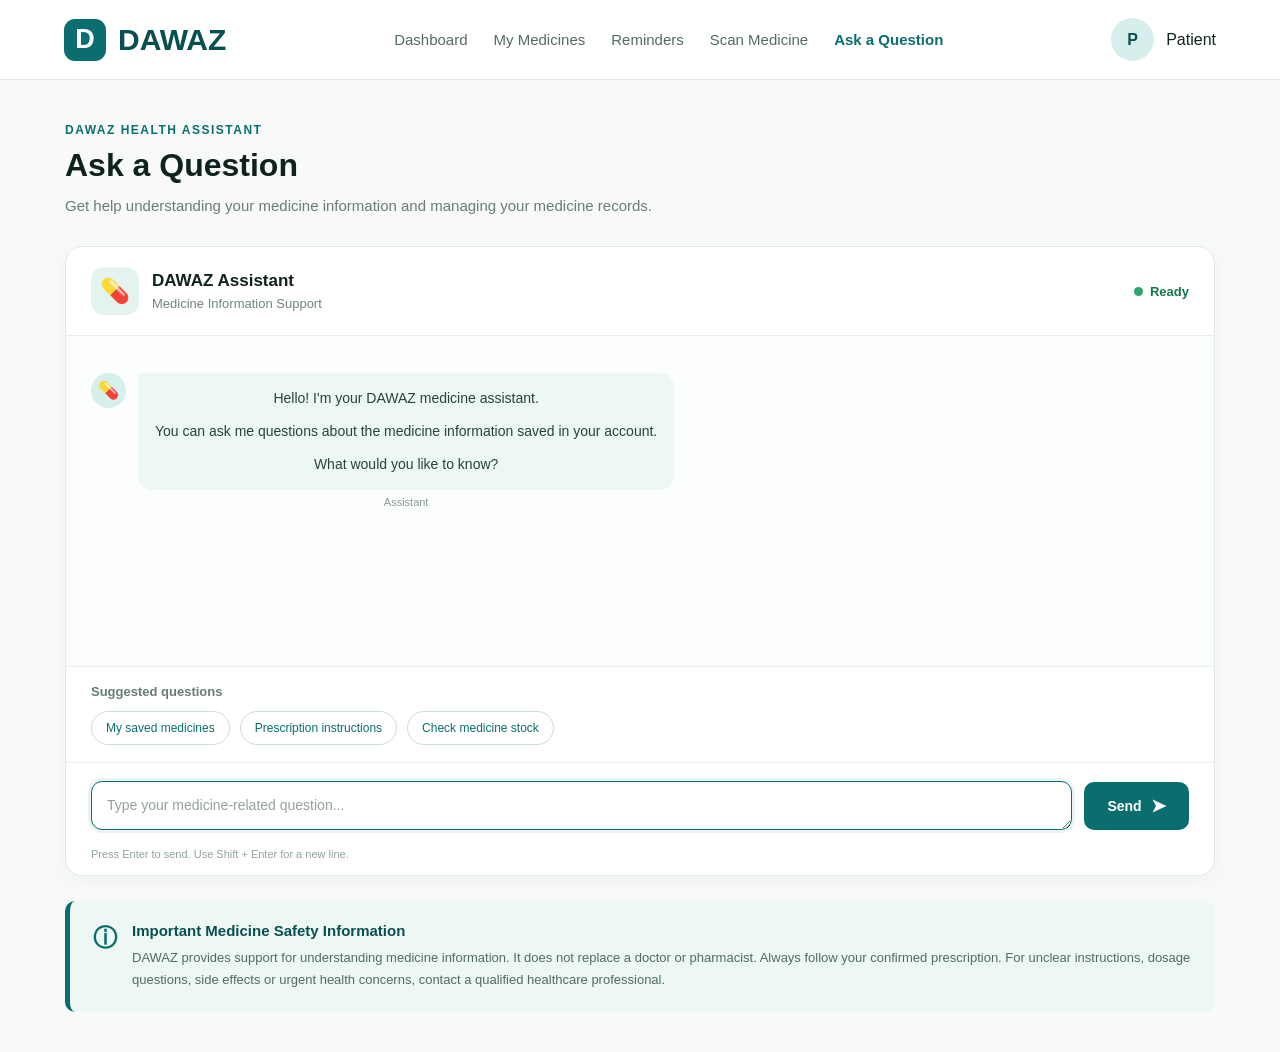
==== frontend/pages/ask.html @ aadc4573 "changes in auth and added caregiver dashboard and connect with paitient one  make auth acces to care" ====
<!DOCTYPE html>
<html lang="en">

<head>
    <meta charset="UTF-8">
    <meta name="viewport" content="width=device-width, initial-scale=1.0">

    <title>Ask a Question | DAWAZ</title>

    <link rel="stylesheet" href="../css/styles.css">
    <link rel="stylesheet" href="../css/ask.css">
</head>

<body>

    <!-- NAVIGATION BAR -->
    <nav class="navbar">

        <a href="dashboard.html" class="logo">
            <span class="logo-icon">D</span>
            DAWAZ
        </a>

        <div class="nav-links">

            <a href="dashboard.html">Dashboard</a>

            <a href="medicines.html">My Medicines</a>

            <a href="reminders.html">Reminders</a>

            <a href="medicine-scanner.html">Scan Medicine</a>

            <a href="ask.html" class="active">Ask a Question</a>

        </div>

        <div class="user-profile">
            <span class="profile-icon">P</span>
            <span>Patient</span>
        </div>

    </nav>


    <!-- MAIN ASK PAGE -->
    <main class="ask-container">

        <!-- PAGE HEADING -->
        <section class="ask-heading">

            <div>
                <span class="ask-label">DAWAZ HEALTH ASSISTANT</span>

                <h1>Ask a Question</h1>

                <p>
                    Get help understanding your medicine information
                    and managing your medicine records.
                </p>
            </div>

        </section>


        <!-- CHAT AREA -->
        <section class="chat-section">

            <!-- CHAT HEADER -->
            <div class="chat-header">

                <div class="assistant-profile">

                    <div class="assistant-avatar">
                        💊
                    </div>

                    <div>
                        <h2>DAWAZ Assistant</h2>
                        <p>Medicine Information Support</p>
                    </div>

                </div>

                <span class="assistant-status">
                    <span class="status-dot"></span>
                    Ready
                </span>

            </div>


            <!-- CHAT MESSAGES -->
            <div
                class="chat-messages"
                id="chatMessages"
                aria-live="polite"
                aria-label="Conversation"
            >

                <!-- WELCOME MESSAGE -->
                <div class="message assistant-message">

                    <div class="message-avatar">
                        💊
                    </div>

                    <div class="message-content">

                        <div class="message-bubble">

                            <p>
                                Hello! I'm your DAWAZ medicine assistant.
                            </p>

                            <p>
                                You can ask me questions about the
                                medicine information saved in your account.
                            </p>

                            <p>
                                What would you like to know?
                            </p>

                        </div>

                        <span class="message-time">Assistant</span>

                    </div>

                </div>

            </div>


            <!-- SUGGESTED QUESTIONS -->
            <div class="suggested-questions" id="suggestedQuestions">

                <p>Suggested questions</p>

                <div class="suggestion-buttons">

                    <button
                        type="button"
                        class="suggestion-btn"
                        data-question="Show me my saved medicines."
                    >
                        My saved medicines
                    </button>

                    <button
                        type="button"
                        class="suggestion-btn"
                        data-question="Where can I find my prescription instructions?"
                    >
                        Prescription instructions
                    </button>

                    <button
                        type="button"
                        class="suggestion-btn"
                        data-question="How can I check my medicine stock?"
                    >
                        Check medicine stock
                    </button>

                </div>

            </div>


            <!-- MESSAGE INPUT -->
            <form class="chat-input-area" id="chatForm">

                <textarea
                    id="chatInput"
                    placeholder="Type your medicine-related question..."
                    rows="1"
                    maxlength="1000"
                    aria-label="Type your question"
                    required
                ></textarea>

                <button
                    type="submit"
                    id="sendMessageBtn"
                    class="send-message-btn"
                    aria-label="Send message"
                >
                    <span>Send</span>
                    <span class="send-icon">➤</span>
                </button>

            </form>

            <p class="input-hint">
                Press Enter to send. Use Shift + Enter for a new line.
            </p>

        </section>


        <!-- SAFETY INFORMATION -->
        <section class="ask-safety-note">

            <div class="safety-icon">ⓘ</div>

            <div>
                <h3>Important Medicine Safety Information</h3>

                <p>
                    DAWAZ provides support for understanding medicine
                    information. It does not replace a doctor or pharmacist.
                    Always follow your confirmed prescription. For unclear
                    instructions, dosage questions, side effects or urgent
                    health concerns, contact a qualified healthcare professional.
                </p>
            </div>

        </section>

    </main>


    <script src="../js/ask.js"></script>

</body>
</html>
---- frontend/css/styles.css ----
/* ==============================
   GLOBAL STYLING
================================= */

* {
    margin: 0;
    padding: 0;
    box-sizing: border-box;
}

body {
    font-family: Arial, sans-serif;
    background-color: #f7faf9;
    color: #10221f;
}


/* ==============================
   LOGIN CONTAINER
================================= */

.login-container {
    min-height: 100vh;
    display: flex;
    justify-content: center;
    align-items: center;
    padding: 20px;
}

.login-card {
    width: 100%;
    max-width: 520px;
    background-color: #ffffff;
    padding: 45px 40px;
    border-radius: 16px;
    box-shadow: 0 8px 30px rgba(0, 0, 0, 0.07);
}


/* ==============================
   BRAND SECTION
================================= */

.brand {
    display: flex;
    align-items: center;
    justify-content: center;
    gap: 14px;
}

.brand-logo {
    width: 56px;
    height: 56px;
    background-color: #0b6e6e;
    color: #ffffff;
    display: flex;
    justify-content: center;
    align-items: center;
    border-radius: 14px;
    font-size: 28px;
    font-weight: bold;
}

.brand h2 {
    color: #084f4f;
    font-size: 34px;
}

.tagline {
    text-align: center;
    color: #667570;
    font-size: 16px;
    margin-top: 10px;
    letter-spacing: 1px;
}


/* ==============================
   WELCOME SECTION
================================= */

.welcome-section {
    text-align: center;
    margin: 38px 0;
}

.welcome-section h1 {
    font-size: 34px;
    margin-bottom: 12px;
    color: #10221f;
}

.welcome-section p {
    font-size: 18px;
    color: #667570;
    line-height: 1.6;
}


/* ==============================
   FORM STYLING
================================= */

.form-group {
    margin-bottom: 24px;
}

.form-group label {
    display: block;
    font-size: 18px;
    font-weight: bold;
    margin-bottom: 10px;
    color: #10221f;
}

.form-group input,
.form-group select {
    width: 100%;
    padding: 17px;
    border: 1px solid #dce7e4;
    border-radius: 10px;
    font-size: 17px;
    outline: none;
    background-color: #ffffff;
    color: #10221f;
}

.form-group input:focus,
.form-group select:focus {
    border-color: #0b6e6e;
    box-shadow: 0 0 0 3px rgba(11, 110, 110, 0.1);
}


/* ==============================
   LOGIN BUTTON
================================= */

.login-button {
    width: 100%;
    padding: 17px;
    background-color: #0b6e6e;
    color: #ffffff;
    border: none;
    border-radius: 10px;
    font-size: 18px;
    font-weight: bold;
    cursor: pointer;
    transition: 0.2s;
}

.login-button:hover {
    background-color: #084f4f;
}


/* ==============================
   FEEDBACK MESSAGE
================================= */

.message {
    text-align: center;
    font-size: 14px;
    margin-top: 12px;
    color: #0b6e6e;
}


/* ==============================
   FORGOT PASSWORD
================================= */

.forgot-password {
    text-align: center;
    margin-top: 22px;
}

.forgot-password a {
    color: #0b6e6e;
    font-size: 15px;
    text-decoration: none;
}

.forgot-password a:hover {
    text-decoration: underline;
}


/* ==============================
   SIGNUP SECTION
================================= */

.signup-section {
    text-align: center;
    margin-top: 30px;
    font-size: 16px;
    color: #667570;
}

.signup-section a {
    color: #0b6e6e;
    text-decoration: none;
    font-weight: bold;
}

.signup-section a:hover {
    text-decoration: underline;
}


/* ==============================
   RESPONSIVE DESIGN
================================= */

@media (max-width: 480px) {

    .login-card {
        padding: 30px 22px;
    }

    .welcome-section h1 {
        font-size: 27px;
    }

    .welcome-section p {
        font-size: 15px;
    }

    .form-group label {
        font-size: 15px;
    }

    .form-group input,
    .form-group select {
        font-size: 15px;
        padding: 14px;
    }

}
---- frontend/css/ask.css ----
/* ==============================
   DAWAZ ASK A QUESTION PAGE
============================== */

* {
    box-sizing: border-box;
}

body {
    margin: 0;
    background: #F7FAF9;
    color: #10221F;
    font-family: Arial, sans-serif;
}

/* ==============================
   NAVIGATION BAR
============================== */

.navbar {
    position: relative;
    display: flex;
    align-items: center;
    justify-content: space-between;
    padding: 18px 5%;
    background: #FFFFFF;
    border-bottom: 1px solid #E3ECE9;
}

.logo {
    display: flex;
    align-items: center;
    gap: 12px;
    color: #084F4F;
    font-size: 30px;
    font-weight: 700;
    text-decoration: none;
}

.logo-icon {
    display: flex;
    align-items: center;
    justify-content: center;
    width: 42px;
    height: 42px;
    background: #0B6E6E;
    color: #FFFFFF;
    border-radius: 11px;
    font-size: 27px;
}

.nav-links {
    display: flex;
    align-items: center;
    gap: 26px;
}

.nav-links a {
    color: #526B67;
    font-size: 15px;
    font-weight: 500;
    text-decoration: none;
    transition: color 0.2s ease;
}

.nav-links a:hover,
.nav-links a.active {
    color: #0B6E6E;
    font-weight: 700;
}

.user-profile {
    display: flex;
    align-items: center;
    gap: 12px;
    color: #10221F;
}

.profile-icon {
    display: flex;
    align-items: center;
    justify-content: center;
    width: 43px;
    height: 43px;
    background: #D7EFEC;
    color: #084F4F;
    border-radius: 50%;
    font-weight: 700;
}

/* ==============================
   MAIN CONTAINER
============================== */

.ask-container {
    width: 92%;
    max-width: 1150px;
    margin: 40px auto;
}

/* ==============================
   PAGE HEADING
============================== */

.ask-heading {
    display: flex;
    justify-content: space-between;
    align-items: center;
    margin-bottom: 28px;
}

.ask-label {
    display: inline-block;
    margin-bottom: 10px;
    color: #0B6E6E;
    font-size: 12px;
    font-weight: 700;
    letter-spacing: 1.5px;
}

.ask-heading h1 {
    margin: 0 0 10px;
    color: #10221F;
    font-size: 32px;
}

.ask-heading p {
    margin: 0;
    color: #667D78;
    font-size: 15px;
    line-height: 1.6;
}

/* ==============================
   CHAT SECTION
============================== */

.chat-section {
    display: flex;
    flex-direction: column;
    min-height: 620px;
    background: #FFFFFF;
    border: 1px solid #DFEAE6;
    border-radius: 17px;
    overflow: hidden;
    box-shadow: 0 5px 20px rgba(16, 34, 31, 0.04);
}

/* CHAT HEADER */

.chat-header {
    display: flex;
    align-items: center;
    justify-content: space-between;
    padding: 20px 25px;
    border-bottom: 1px solid #E8EFEC;
}

.assistant-profile {
    display: flex;
    align-items: center;
    gap: 13px;
}

.assistant-avatar {
    display: flex;
    align-items: center;
    justify-content: center;
    width: 48px;
    height: 48px;
    background: #E3F4F0;
    border-radius: 13px;
    font-size: 24px;
}

.assistant-profile h2 {
    margin: 0 0 5px;
    color: #10221F;
    font-size: 17px;
}

.assistant-profile p {
    margin: 0;
    color: #71847F;
    font-size: 13px;
}

.assistant-status {
    display: flex;
    align-items: center;
    gap: 7px;
    color: #16764E;
    font-size: 13px;
    font-weight: 600;
}

.status-dot {
    width: 9px;
    height: 9px;
    background: #2FA66D;
    border-radius: 50%;
}

/* ==============================
   CHAT MESSAGES
============================== */

.chat-messages {
    display: flex;
    flex-direction: column;
    flex: 1;
    gap: 22px;
    min-height: 330px;
    max-height: 470px;
    overflow-y: auto;
    padding: 25px;
    background: #FCFEFD;
}

.message {
    display: flex;
    align-items: flex-start;
    gap: 12px;
    max-width: 85%;
}

.assistant-message {
    align-self: flex-start;
}

.user-message {
    align-self: flex-end;
    flex-direction: row-reverse;
}

.message-avatar {
    display: flex;
    align-items: center;
    justify-content: center;
    flex-shrink: 0;
    width: 35px;
    height: 35px;
    background: #D7EFEC;
    border-radius: 50%;
    font-size: 17px;
}

.user-message .message-avatar {
    background: #E7F0EE;
}

.message-content {
    display: flex;
    flex-direction: column;
    gap: 6px;
    min-width: 0;
}

.message-bubble {
    padding: 14px 17px;
    border-radius: 4px 14px 14px 14px;
    background: #EDF7F4;
    color: #29423D;
    font-size: 14px;
    line-height: 1.65;
    overflow-wrap: anywhere;
}

.message-bubble p {
    margin: 0 0 10px;
}

.message-bubble p:last-child {
    margin-bottom: 0;
}

.user-message .message-bubble {
    background: #0B6E6E;
    color: #FFFFFF;
    border-radius: 14px 4px 14px 14px;
}

.message-time {
    color: #8A9B96;
    font-size: 11px;
}

/* TYPING INDICATOR */

.typing-indicator {
    display: flex;
    align-items: center;
    gap: 5px;
    padding: 13px 16px;
    background: #EDF7F4;
    border-radius: 12px;
    width: fit-content;
}

.typing-indicator span {
    width: 7px;
    height: 7px;
    background: #0B6E6E;
    border-radius: 50%;
    animation: typing 1s infinite ease-in-out;
}

.typing-indicator span:nth-child(2) {
    animation-delay: 0.15s;
}

.typing-indicator span:nth-child(3) {
    animation-delay: 0.3s;
}

@keyframes typing {
    0%, 60%, 100% {
        transform: translateY(0);
        opacity: 0.5;
    }

    30% {
        transform: translateY(-5px);
        opacity: 1;
    }
}

/* ==============================
   SUGGESTED QUESTIONS
============================== */

.suggested-questions {
    padding: 17px 25px;
    border-top: 1px solid #E8EFEC;
}

.suggested-questions > p {
    margin: 0 0 12px;
    color: #667D78;
    font-size: 13px;
    font-weight: 600;
}

.suggestion-buttons {
    display: flex;
    flex-wrap: wrap;
    gap: 10px;
}

.suggestion-btn {
    padding: 9px 14px;
    background: #FFFFFF;
    color: #0B6E6E;
    border: 1px solid #C8DFD9;
    border-radius: 20px;
    font-size: 12px;
    cursor: pointer;
    transition: all 0.2s ease;
}

.suggestion-btn:hover {
    background: #D7EFEC;
    border-color: #0B6E6E;
}

/* ==============================
   CHAT INPUT
============================== */

.chat-input-area {
    display: flex;
    align-items: flex-end;
    gap: 12px;
    padding: 18px 25px;
    border-top: 1px solid #E8EFEC;
    background: #FFFFFF;
}

.chat-input-area textarea {
    flex: 1;
    min-height: 48px;
    max-height: 130px;
    padding: 13px 15px;
    resize: vertical;

    border: 1px solid #D7E4E0;
    border-radius: 11px;
    outline: none;

    font-family: inherit;
    font-size: 14px;
    line-height: 1.5;
    color: #10221F;
}

.chat-input-area textarea:focus {
    border-color: #0B6E6E;
    box-shadow: 0 0 0 3px rgba(11, 110, 110, 0.08);
}

.chat-input-area textarea::placeholder {
    color: #91A39E;
}

/* SEND BUTTON */

.send-message-btn {
    display: flex;
    align-items: center;
    justify-content: center;
    gap: 9px;

    min-width: 105px;
    height: 48px;
    padding: 0 17px;

    border: none;
    border-radius: 10px;

    background: #0B6E6E;
    color: #FFFFFF;

    font-size: 14px;
    font-weight: 600;
    cursor: pointer;

    transition: background 0.2s ease;
}

.send-message-btn:hover {
    background: #084F4F;
}

.send-message-btn:disabled {
    opacity: 0.6;
    cursor: not-allowed;
}

.send-icon {
    font-size: 18px;
}

/* INPUT HINT */

.input-hint {
    margin: 0;
    padding: 0 25px 15px;
    background: #FFFFFF;
    color: #91A39E;
    font-size: 11px;
}

/* ==============================
   SAFETY NOTE
============================== */

.ask-safety-note {
    display: flex;
    align-items: flex-start;
    gap: 15px;
    margin-top: 25px;
    padding: 21px 23px;

    background: #EDF7F4;
    border-left: 5px solid #0B6E6E;
    border-radius: 10px;
}

.safety-icon {
    color: #0B6E6E;
    font-size: 24px;
    font-weight: 700;
}

.ask-safety-note h3 {
    margin: 0 0 8px;
    color: #084F4F;
    font-size: 15px;
}

.ask-safety-note p {
    margin: 0;
    color: #526B67;
    font-size: 13px;
    line-height: 1.7;
}

/* ==============================
   RESPONSIVE DESIGN
============================== */

@media (max-width: 1050px) {

    .navbar {
        flex-wrap: wrap;
        gap: 18px;
    }

    .nav-links {
        order: 3;
        width: 100%;
        justify-content: center;
        flex-wrap: wrap;
        gap: 20px;
    }

}

@media (max-width: 700px) {

    .ask-container {
        width: 94%;
        margin: 25px auto;
    }

    .ask-heading h1 {
        font-size: 26px;
    }

    .chat-section {
        min-height: 600px;
    }

    .chat-header {
        padding: 16px;
    }

    .chat-messages {
        padding: 18px 13px;
    }

    .message {
        max-width: 95%;
    }

    .suggested-questions {
        padding: 15px;
    }

    .chat-input-area {
        padding: 14px;
        gap: 8px;
    }

    .send-message-btn {
        min-width: 48px;
        padding: 0 12px;
    }

    .input-hint {
        padding: 0 14px 14px;
    }

    .ask-safety-note {
        padding: 17px;
    }

}

@media (max-width: 450px) {

    .logo {
        font-size: 24px;
    }

    .nav-links {
        gap: 12px;
    }

    .nav-links a {
        font-size: 12px;
    }

    .user-profile {
        font-size: 13px;
    }

    .assistant-profile h2 {
        font-size: 15px;
    }

    .assistant-profile p {
        font-size: 11px;
    }

    .assistant-status {
        font-size: 11px;
    }

    .suggestion-buttons {
        flex-direction: column;
        align-items: stretch;
    }

    .suggestion-btn {
        width: 100%;
        text-align: left;
    }

    .send-message-btn span:first-child {
        display: none;
    }

}
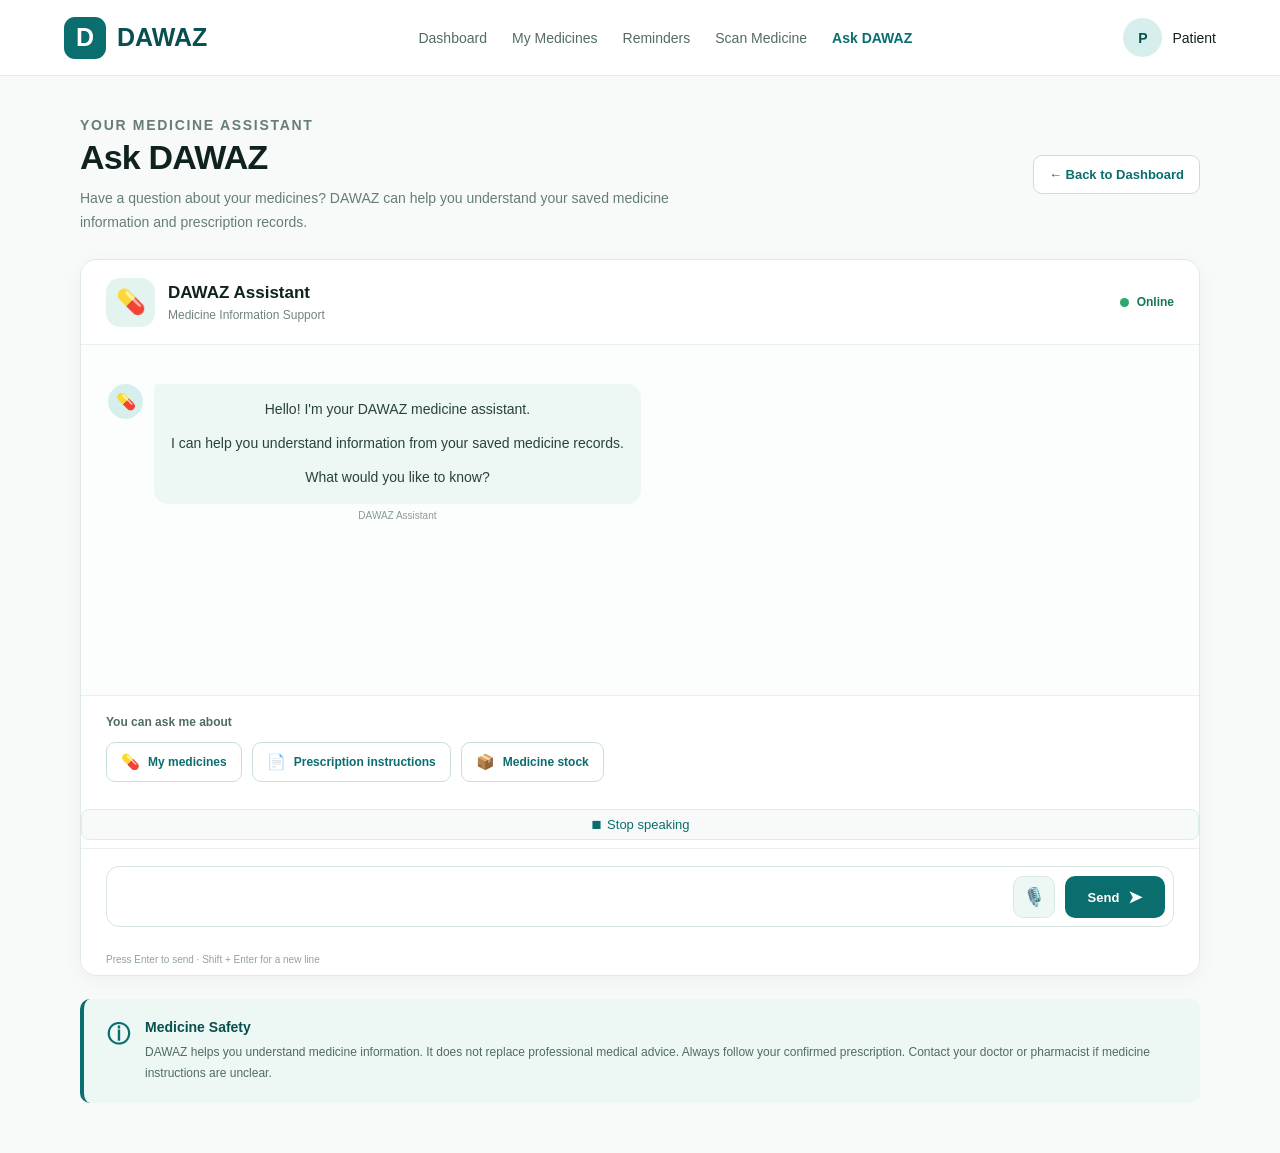
==== commit ab990193: "aaj voice to ask,js and made the navigation bar of scan formated added audio recording to sk DAWAZ" ====
--- a/frontend/pages/ask.html
+++ b/frontend/pages/ask.html
@@ -6,7 +6,7 @@
     <meta charset="UTF-8">
     <meta name="viewport" content="width=device-width, initial-scale=1.0">
 
-    <title>Ask a Question | DAWAZ</title>
+    <title>Ask DAWAZ | Medicine Assistant</title>
 
     <link rel="stylesheet" href="../css/styles.css">
     <link rel="stylesheet" href="../css/ask.css">
@@ -14,57 +14,56 @@
 
 <body>
 
-    <!-- NAVIGATION BAR -->
-    <nav class="navbar">
-
-        <a href="dashboard.html" class="logo">
-            <span class="logo-icon">D</span>
-            DAWAZ
-        </a>
-
-        <div class="nav-links">
-
+    <!-- NAVIGATION -->
+    <header class="navbar">
+
+        <div class="brand">
+            <div class="brand-logo">D</div>
+            <h2>DAWAZ</h2>
+        </div>
+
+        <nav class="nav-links">
             <a href="dashboard.html">Dashboard</a>
-
             <a href="medicines.html">My Medicines</a>
-
             <a href="reminders.html">Reminders</a>
-
             <a href="medicine-scanner.html">Scan Medicine</a>
-
-            <a href="ask.html" class="active">Ask a Question</a>
-
-        </div>
-
-        <div class="user-profile">
+            <a href="ask.html" class="active">Ask DAWAZ</a>
+        </nav>
+
+        <div class="profile">
             <span class="profile-icon">P</span>
             <span>Patient</span>
         </div>
 
-    </nav>
-
-
-    <!-- MAIN ASK PAGE -->
+    </header>
+
+
+    <!-- MAIN PAGE -->
     <main class="ask-container">
 
         <!-- PAGE HEADING -->
         <section class="ask-heading">
 
             <div>
-                <span class="ask-label">DAWAZ HEALTH ASSISTANT</span>
-
-                <h1>Ask a Question</h1>
+                <p class="ask-label">YOUR MEDICINE ASSISTANT</p>
+
+                <h1>Ask DAWAZ</h1>
 
                 <p>
-                    Get help understanding your medicine information
-                    and managing your medicine records.
-                </p>
-            </div>
+                    Have a question about your medicines?
+                    DAWAZ can help you understand your saved medicine
+                    information and prescription records.
+                </p>
+            </div>
+
+            <a href="dashboard.html" class="back-dashboard">
+                ← Back to Dashboard
+            </a>
 
         </section>
 
 
-        <!-- CHAT AREA -->
+        <!-- CHAT WORKSPACE -->
         <section class="chat-section">
 
             <!-- CHAT HEADER -->
@@ -73,59 +72,53 @@
                 <div class="assistant-profile">
 
                     <div class="assistant-avatar">
-                        💊
+                        <span>💊</span>
                     </div>
 
-                    <div>
+                    <div class="assistant-details">
                         <h2>DAWAZ Assistant</h2>
                         <p>Medicine Information Support</p>
                     </div>
 
                 </div>
 
-                <span class="assistant-status">
+                <div class="assistant-status">
                     <span class="status-dot"></span>
-                    Ready
-                </span>
-
-            </div>
-
-
-            <!-- CHAT MESSAGES -->
+                    <span id="chatStatus">Ready to help</span>
+                </div>
+
+            </div>
+
+
+            <!-- CHAT BODY -->
             <div
                 class="chat-messages"
                 id="chatMessages"
+                role="log"
                 aria-live="polite"
-                aria-label="Conversation"
-            >
+                aria-label="Conversation with DAWAZ">
 
                 <!-- WELCOME MESSAGE -->
                 <div class="message assistant-message">
 
-                    <div class="message-avatar">
-                        💊
-                    </div>
+                    <div class="message-avatar">💊</div>
 
                     <div class="message-content">
 
                         <div class="message-bubble">
 
+                            <p>Hello! I'm your DAWAZ medicine assistant.</p>
+
                             <p>
-                                Hello! I'm your DAWAZ medicine assistant.
+                                I can help you understand information
+                                from your saved medicine records.
                             </p>
 
-                            <p>
-                                You can ask me questions about the
-                                medicine information saved in your account.
-                            </p>
-
-                            <p>
-                                What would you like to know?
-                            </p>
+                            <p>What would you like to know?</p>
 
                         </div>
 
-                        <span class="message-time">Assistant</span>
+                        <span class="message-time">DAWAZ Assistant</span>
 
                     </div>
 
@@ -137,84 +130,108 @@
             <!-- SUGGESTED QUESTIONS -->
             <div class="suggested-questions" id="suggestedQuestions">
 
-                <p>Suggested questions</p>
+                <p class="suggestion-heading">You can ask me about</p>
 
                 <div class="suggestion-buttons">
 
                     <button
                         type="button"
                         class="suggestion-btn"
-                        data-question="Show me my saved medicines."
-                    >
-                        My saved medicines
+                        data-question="Show me my saved medicines.">
+                        <span>💊</span>
+                        My medicines
                     </button>
 
                     <button
                         type="button"
                         class="suggestion-btn"
-                        data-question="Where can I find my prescription instructions?"
-                    >
+                        data-question="Where can I find my prescription instructions?">
+                        <span>📄</span>
                         Prescription instructions
                     </button>
 
                     <button
                         type="button"
                         class="suggestion-btn"
-                        data-question="How can I check my medicine stock?"
-                    >
-                        Check medicine stock
-                    </button>
-
-                </div>
-
-            </div>
-
-
-            <!-- MESSAGE INPUT -->
+                        data-question="How can I check my medicine stock?">
+                        <span>📦</span>
+                        Medicine stock
+                    </button>
+
+                </div>
+
+            </div>
+
+
+            <!-- MESSAGE COMPOSER -->
             <form class="chat-input-area" id="chatForm">
 
-                <textarea
-                    id="chatInput"
-                    placeholder="Type your medicine-related question..."
-                    rows="1"
-                    maxlength="1000"
-                    aria-label="Type your question"
-                    required
-                ></textarea>
-
-                <button
-                    type="submit"
-                    id="sendMessageBtn"
-                    class="send-message-btn"
-                    aria-label="Send message"
-                >
-                    <span>Send</span>
-                    <span class="send-icon">➤</span>
-                </button>
+                <div class="chat-input-wrapper">
+
+                    <label for="chatInput" class="visually-hidden">
+                        Type your medicine-related question
+                    </label>
+
+                    <textarea
+                        id="chatInput"
+                        name="question"
+                        placeholder="Ask DAWAZ something about your medicines..."
+                        rows="1"
+                        maxlength="1000"
+                        required>
+                    </textarea>
+
+                    <!-- MICROPHONE -->
+                    <button
+                        type="button"
+                        id="chatMicBtn"
+                        class="chat-mic-btn"
+                        aria-label="Speak your question"
+                        title="Speak your question">
+                        🎙️
+                    </button>
+
+                    <!-- SEND -->
+                    <button
+                        type="submit"
+                        id="sendMessageBtn"
+                        class="send-message-btn"
+                        aria-label="Send message">
+                        <span>Send</span>
+                        <span class="send-icon">➤</span>
+                    </button>
+
+                </div>
+
+                <p
+                    class="voice-status"
+                    id="voiceStatus"
+                    aria-live="polite">
+                </p>
+
+                <p class="input-hint">
+                    Press Enter to send · Shift + Enter for a new line
+                </p>
 
             </form>
 
-            <p class="input-hint">
-                Press Enter to send. Use Shift + Enter for a new line.
-            </p>
-
         </section>
 
 
-        <!-- SAFETY INFORMATION -->
+        <!-- SAFETY NOTE -->
         <section class="ask-safety-note">
 
             <div class="safety-icon">ⓘ</div>
 
             <div>
-                <h3>Important Medicine Safety Information</h3>
+                <h3>Medicine Safety</h3>
 
                 <p>
-                    DAWAZ provides support for understanding medicine
-                    information. It does not replace a doctor or pharmacist.
-                    Always follow your confirmed prescription. For unclear
-                    instructions, dosage questions, side effects or urgent
-                    health concerns, contact a qualified healthcare professional.
+                    DAWAZ helps you understand medicine information.
+                    It does not replace professional medical advice.
+                    Always follow your confirmed prescription.
+                    Contact your doctor or pharmacist if medicine
+                    instructions are unclear.
                 </p>
             </div>
 
--- a/frontend/css/ask.css
+++ b/frontend/css/ask.css
@@ -1,7 +1,7 @@
 
-/* ==============================
-   DAWAZ ASK A QUESTION PAGE
-============================== */
+/* =========================================
+   DAWAZ - ASK ASSISTANT PAGE
+========================================= */
 
 * {
     box-sizing: border-box;
@@ -14,54 +14,66 @@
     font-family: Arial, sans-serif;
 }
 
-/* ==============================
-   NAVIGATION BAR
-============================== */
+/* =========================================
+   NAVIGATION
+========================================= */
 
 .navbar {
-    position: relative;
+    position: sticky;
+    top: 0;
+    z-index: 100;
+
     display: flex;
     align-items: center;
     justify-content: space-between;
-    padding: 18px 5%;
+
+    min-height: 76px;
+    padding: 14px 5%;
+
     background: #FFFFFF;
     border-bottom: 1px solid #E3ECE9;
 }
 
-.logo {
-    display: flex;
-    align-items: center;
-    gap: 12px;
-    color: #084F4F;
-    font-size: 30px;
-    font-weight: 700;
-    text-decoration: none;
-}
-
-.logo-icon {
+.brand {
+    display: flex;
+    align-items: center;
+    gap: 11px;
+}
+
+.brand-logo {
     display: flex;
     align-items: center;
     justify-content: center;
+
     width: 42px;
     height: 42px;
+
     background: #0B6E6E;
     color: #FFFFFF;
+
     border-radius: 11px;
-    font-size: 27px;
+    font-size: 25px;
+    font-weight: 700;
+}
+
+.brand h2 {
+    margin: 0;
+    color: #084F4F;
+    font-size: 25px;
 }
 
 .nav-links {
     display: flex;
     align-items: center;
-    gap: 26px;
+    gap: 25px;
 }
 
 .nav-links a {
     color: #526B67;
-    font-size: 15px;
+    font-size: 14px;
     font-weight: 500;
     text-decoration: none;
-    transition: color 0.2s ease;
+    transition: 0.2s ease;
 }
 
 .nav-links a:hover,
@@ -70,90 +82,133 @@
     font-weight: 700;
 }
 
-.user-profile {
-    display: flex;
-    align-items: center;
-    gap: 12px;
+.profile {
+    display: flex;
+    align-items: center;
+    gap: 10px;
     color: #10221F;
+    font-size: 14px;
 }
 
 .profile-icon {
     display: flex;
     align-items: center;
     justify-content: center;
-    width: 43px;
-    height: 43px;
+
+    width: 39px;
+    height: 39px;
+
     background: #D7EFEC;
     color: #084F4F;
+
     border-radius: 50%;
     font-weight: 700;
 }
 
-/* ==============================
+/* =========================================
    MAIN CONTAINER
-============================== */
+========================================= */
 
 .ask-container {
     width: 92%;
-    max-width: 1150px;
-    margin: 40px auto;
-}
-
-/* ==============================
+    max-width: 1120px;
+    margin: 38px auto 50px;
+}
+
+/* =========================================
    PAGE HEADING
-============================== */
+========================================= */
 
 .ask-heading {
     display: flex;
+    align-items: center;
     justify-content: space-between;
-    align-items: center;
-    margin-bottom: 28px;
+    gap: 25px;
+
+    margin-bottom: 25px;
 }
 
 .ask-label {
     display: inline-block;
     margin-bottom: 10px;
+
     color: #0B6E6E;
-    font-size: 12px;
+    font-size: 11px;
     font-weight: 700;
-    letter-spacing: 1.5px;
+    letter-spacing: 1.7px;
 }
 
 .ask-heading h1 {
     margin: 0 0 10px;
     color: #10221F;
-    font-size: 32px;
+    font-size: 34px;
+    letter-spacing: -0.8px;
 }
 
 .ask-heading p {
+    max-width: 620px;
     margin: 0;
+
     color: #667D78;
-    font-size: 15px;
-    line-height: 1.6;
-}
-
-/* ==============================
-   CHAT SECTION
-============================== */
+    font-size: 14px;
+    line-height: 1.7;
+}
+
+.back-dashboard {
+    flex-shrink: 0;
+
+    padding: 11px 15px;
+
+    background: #FFFFFF;
+    color: #0B6E6E;
+
+    border: 1px solid #C8DFD9;
+    border-radius: 9px;
+
+    font-size: 13px;
+    font-weight: 600;
+    text-decoration: none;
+
+    transition: 0.2s ease;
+}
+
+.back-dashboard:hover {
+    background: #EAF5F2;
+    border-color: #0B6E6E;
+}
+
+/* =========================================
+   CHAT WORKSPACE
+========================================= */
 
 .chat-section {
     display: flex;
     flex-direction: column;
-    min-height: 620px;
+
+    min-height: 650px;
+
     background: #FFFFFF;
     border: 1px solid #DFEAE6;
     border-radius: 17px;
+
     overflow: hidden;
-    box-shadow: 0 5px 20px rgba(16, 34, 31, 0.04);
-}
-
-/* CHAT HEADER */
+
+    box-shadow: 0 5px 22px rgba(16, 34, 31, 0.045);
+}
+
+/* =========================================
+   CHAT HEADER
+========================================= */
 
 .chat-header {
     display: flex;
     align-items: center;
     justify-content: space-between;
-    padding: 20px 25px;
+
+    min-height: 85px;
+    padding: 17px 25px;
+
+    background: #FFFFFF;
     border-bottom: 1px solid #E8EFEC;
 }
 
@@ -167,62 +222,72 @@
     display: flex;
     align-items: center;
     justify-content: center;
-    width: 48px;
-    height: 48px;
+
+    width: 49px;
+    height: 49px;
+
     background: #E3F4F0;
-    border-radius: 13px;
+    border-radius: 14px;
+
     font-size: 24px;
 }
 
-.assistant-profile h2 {
+.assistant-details h2 {
     margin: 0 0 5px;
     color: #10221F;
     font-size: 17px;
 }
 
-.assistant-profile p {
+.assistant-details p {
     margin: 0;
     color: #71847F;
-    font-size: 13px;
+    font-size: 12px;
 }
 
 .assistant-status {
     display: flex;
     align-items: center;
-    gap: 7px;
+    gap: 8px;
+
     color: #16764E;
-    font-size: 13px;
+    font-size: 12px;
     font-weight: 600;
 }
 
 .status-dot {
     width: 9px;
     height: 9px;
+
     background: #2FA66D;
     border-radius: 50%;
 }
 
-/* ==============================
+/* =========================================
    CHAT MESSAGES
-============================== */
+========================================= */
 
 .chat-messages {
     display: flex;
     flex-direction: column;
     flex: 1;
-    gap: 22px;
-    min-height: 330px;
-    max-height: 470px;
+    gap: 23px;
+
+    min-height: 350px;
+    max-height: 440px;
+
+    padding: 27px;
+
+    background: #FCFEFD;
     overflow-y: auto;
-    padding: 25px;
-    background: #FCFEFD;
+    scroll-behavior: smooth;
 }
 
 .message {
     display: flex;
     align-items: flex-start;
-    gap: 12px;
-    max-width: 85%;
+    gap: 11px;
+
+    max-width: 82%;
 }
 
 .assistant-message {
@@ -239,11 +304,14 @@
     align-items: center;
     justify-content: center;
     flex-shrink: 0;
+
     width: 35px;
     height: 35px;
+
     background: #D7EFEC;
     border-radius: 50%;
-    font-size: 17px;
+
+    font-size: 16px;
 }
 
 .user-message .message-avatar {
@@ -259,11 +327,15 @@
 
 .message-bubble {
     padding: 14px 17px;
-    border-radius: 4px 14px 14px 14px;
+
     background: #EDF7F4;
     color: #29423D;
+
+    border-radius: 4px 14px 14px 14px;
+
     font-size: 14px;
-    line-height: 1.65;
+    line-height: 1.7;
+
     overflow-wrap: anywhere;
 }
 
@@ -283,26 +355,32 @@
 
 .message-time {
     color: #8A9B96;
-    font-size: 11px;
-}
-
-/* TYPING INDICATOR */
+    font-size: 10px;
+}
+
+/* =========================================
+   TYPING INDICATOR
+========================================= */
 
 .typing-indicator {
     display: flex;
     align-items: center;
     gap: 5px;
+
+    width: fit-content;
     padding: 13px 16px;
+
     background: #EDF7F4;
     border-radius: 12px;
-    width: fit-content;
 }
 
 .typing-indicator span {
     width: 7px;
     height: 7px;
+
     background: #0B6E6E;
     border-radius: 50%;
+
     animation: typing 1s infinite ease-in-out;
 }
 
@@ -326,20 +404,22 @@
     }
 }
 
-/* ==============================
+/* =========================================
    SUGGESTED QUESTIONS
-============================== */
+========================================= */
 
 .suggested-questions {
-    padding: 17px 25px;
+    padding: 19px 25px;
+    background: #FFFFFF;
     border-top: 1px solid #E8EFEC;
 }
 
-.suggested-questions > p {
-    margin: 0 0 12px;
-    color: #667D78;
-    font-size: 13px;
-    font-weight: 600;
+.suggestion-heading {
+    margin: 0 0 13px;
+
+    color: #526B67;
+    font-size: 12px;
+    font-weight: 700;
 }
 
 .suggestion-buttons {
@@ -349,58 +429,128 @@
 }
 
 .suggestion-btn {
-    padding: 9px 14px;
+    display: flex;
+    align-items: center;
+    gap: 8px;
+
+    padding: 10px 14px;
+
     background: #FFFFFF;
     color: #0B6E6E;
+
     border: 1px solid #C8DFD9;
-    border-radius: 20px;
+    border-radius: 9px;
+
     font-size: 12px;
+    font-weight: 600;
+
     cursor: pointer;
-    transition: all 0.2s ease;
+    transition: 0.2s ease;
 }
 
 .suggestion-btn:hover {
-    background: #D7EFEC;
+    background: #EAF5F2;
     border-color: #0B6E6E;
-}
-
-/* ==============================
-   CHAT INPUT
-============================== */
+    transform: translateY(-1px);
+}
+
+.suggestion-btn span {
+    font-size: 15px;
+}
+
+/* =========================================
+   MESSAGE INPUT AREA
+========================================= */
 
 .chat-input-area {
+    padding: 17px 25px 10px;
+    background: #FFFFFF;
+    border-top: 1px solid #E8EFEC;
+}
+
+.chat-input-wrapper {
     display: flex;
     align-items: flex-end;
-    gap: 12px;
-    padding: 18px 25px;
-    border-top: 1px solid #E8EFEC;
+    gap: 10px;
+
+    padding: 8px;
+
     background: #FFFFFF;
-}
-
-.chat-input-area textarea {
+    border: 1px solid #D7E4E0;
+    border-radius: 13px;
+
+    transition: 0.2s ease;
+}
+
+.chat-input-wrapper:focus-within {
+    border-color: #0B6E6E;
+    box-shadow: 0 0 0 3px rgba(11, 110, 110, 0.08);
+}
+
+.chat-input-wrapper textarea {
     flex: 1;
-    min-height: 48px;
-    max-height: 130px;
-    padding: 13px 15px;
-    resize: vertical;
-
-    border: 1px solid #D7E4E0;
-    border-radius: 11px;
+
+    min-width: 0;
+    min-height: 42px;
+    max-height: 120px;
+
+    padding: 11px 10px;
+
+    resize: none;
     outline: none;
-
+    border: none;
+
+    background: transparent;
+
+    color: #10221F;
     font-family: inherit;
     font-size: 14px;
     line-height: 1.5;
-    color: #10221F;
-}
-
-.chat-input-area textarea:focus {
+}
+
+.chat-input-wrapper textarea::placeholder {
+    color: #91A39E;
+}
+
+/* MICROPHONE */
+
+.chat-mic-btn {
+    display: flex;
+    align-items: center;
+    justify-content: center;
+    flex-shrink: 0;
+
+    width: 42px;
+    height: 42px;
+
+    background: #EDF7F4;
+    color: #0B6E6E;
+
+    border: 1px solid #D7EAE5;
+    border-radius: 10px;
+
+    font-size: 18px;
+    cursor: pointer;
+
+    transition: 0.2s ease;
+}
+
+.chat-mic-btn:hover {
+    background: #D7EFEC;
     border-color: #0B6E6E;
-    box-shadow: 0 0 0 3px rgba(11, 110, 110, 0.08);
-}
-
-.chat-input-area textarea::placeholder {
-    color: #91A39E;
+}
+
+.chat-mic-btn.recording {
+    background: #FCE8E3;
+    color: #B54735;
+    border-color: #E8A99A;
+    animation: microphonePulse 1.2s infinite;
+}
+
+@keyframes microphonePulse {
+    50% {
+        box-shadow: 0 0 0 5px rgba(232, 115, 74, 0.13);
+    }
 }
 
 /* SEND BUTTON */
@@ -410,22 +560,23 @@
     align-items: center;
     justify-content: center;
     gap: 9px;
-
-    min-width: 105px;
-    height: 48px;
-    padding: 0 17px;
+    flex-shrink: 0;
+
+    min-width: 100px;
+    height: 42px;
+    padding: 0 15px;
+
+    background: #0B6E6E;
+    color: #FFFFFF;
 
     border: none;
     border-radius: 10px;
 
-    background: #0B6E6E;
-    color: #FFFFFF;
-
-    font-size: 14px;
-    font-weight: 600;
+    font-size: 13px;
+    font-weight: 700;
+
     cursor: pointer;
-
-    transition: background 0.2s ease;
+    transition: 0.2s ease;
 }
 
 .send-message-btn:hover {
@@ -433,68 +584,102 @@
 }
 
 .send-message-btn:disabled {
-    opacity: 0.6;
+    opacity: 0.55;
     cursor: not-allowed;
 }
 
 .send-icon {
-    font-size: 18px;
-}
-
-/* INPUT HINT */
+    font-size: 17px;
+}
+
+/* INPUT STATUS AND HINT */
+
+.voice-status {
+    min-height: 15px;
+    margin: 7px 0 0;
+
+    color: #0B6E6E;
+    font-size: 11px;
+}
 
 .input-hint {
-    margin: 0;
-    padding: 0 25px 15px;
-    background: #FFFFFF;
+    margin: 5px 0 0;
+
     color: #91A39E;
-    font-size: 11px;
-}
-
-/* ==============================
+    font-size: 10px;
+}
+
+/* =========================================
+   ACCESSIBILITY
+========================================= */
+
+.visually-hidden {
+    position: absolute;
+    width: 1px;
+    height: 1px;
+    padding: 0;
+    margin: -1px;
+
+    overflow: hidden;
+    clip: rect(0, 0, 0, 0);
+
+    white-space: nowrap;
+    border: 0;
+}
+
+button:focus-visible,
+a:focus-visible,
+textarea:focus-visible {
+    outline: 3px solid rgba(11, 110, 110, 0.35);
+    outline-offset: 3px;
+}
+
+/* =========================================
    SAFETY NOTE
-============================== */
+========================================= */
 
 .ask-safety-note {
     display: flex;
     align-items: flex-start;
     gap: 15px;
-    margin-top: 25px;
-    padding: 21px 23px;
+
+    margin-top: 23px;
+    padding: 20px 23px;
 
     background: #EDF7F4;
-    border-left: 5px solid #0B6E6E;
+    border-left: 4px solid #0B6E6E;
     border-radius: 10px;
 }
 
 .safety-icon {
     color: #0B6E6E;
-    font-size: 24px;
+    font-size: 23px;
     font-weight: 700;
 }
 
 .ask-safety-note h3 {
-    margin: 0 0 8px;
+    margin: 0 0 7px;
     color: #084F4F;
-    font-size: 15px;
+    font-size: 14px;
 }
 
 .ask-safety-note p {
     margin: 0;
+
     color: #526B67;
-    font-size: 13px;
+    font-size: 12px;
     line-height: 1.7;
 }
 
-/* ==============================
+/* =========================================
    RESPONSIVE DESIGN
-============================== */
+========================================= */
 
 @media (max-width: 1050px) {
 
     .navbar {
         flex-wrap: wrap;
-        gap: 18px;
+        gap: 16px;
     }
 
     .nav-links {
@@ -502,7 +687,7 @@
         width: 100%;
         justify-content: center;
         flex-wrap: wrap;
-        gap: 20px;
+        gap: 19px;
     }
 
 }
@@ -511,23 +696,30 @@
 
     .ask-container {
         width: 94%;
-        margin: 25px auto;
+        margin: 25px auto 35px;
+    }
+
+    .ask-heading {
+        align-items: flex-start;
+        flex-direction: column;
+        gap: 15px;
     }
 
     .ask-heading h1 {
-        font-size: 26px;
+        font-size: 28px;
     }
 
     .chat-section {
-        min-height: 600px;
+        min-height: 620px;
     }
 
     .chat-header {
-        padding: 16px;
+        padding: 15px;
     }
 
     .chat-messages {
-        padding: 18px 13px;
+        padding: 19px 13px;
+        min-height: 320px;
     }
 
     .message {
@@ -539,29 +731,32 @@
     }
 
     .chat-input-area {
-        padding: 14px;
-        gap: 8px;
+        padding: 13px 13px 9px;
+    }
+
+    .chat-input-wrapper {
+        gap: 6px;
     }
 
     .send-message-btn {
-        min-width: 48px;
-        padding: 0 12px;
+        min-width: 45px;
+        padding: 0 11px;
     }
 
     .input-hint {
-        padding: 0 14px 14px;
+        font-size: 9px;
     }
 
     .ask-safety-note {
-        padding: 17px;
+        padding: 16px;
     }
 
 }
 
 @media (max-width: 450px) {
 
-    .logo {
-        font-size: 24px;
+    .brand h2 {
+        font-size: 22px;
     }
 
     .nav-links {
@@ -569,33 +764,32 @@
     }
 
     .nav-links a {
+        font-size: 11px;
+    }
+
+    .profile {
         font-size: 12px;
     }
 
-    .user-profile {
-        font-size: 13px;
-    }
-
-    .assistant-profile h2 {
-        font-size: 15px;
-    }
-
-    .assistant-profile p {
-        font-size: 11px;
+    .assistant-details h2 {
+        font-size: 14px;
+    }
+
+    .assistant-details p {
+        font-size: 10px;
     }
 
     .assistant-status {
-        font-size: 11px;
+        font-size: 10px;
     }
 
     .suggestion-buttons {
         flex-direction: column;
-        align-items: stretch;
     }
 
     .suggestion-btn {
         width: 100%;
-        text-align: left;
+        justify-content: flex-start;
     }
 
     .send-message-btn span:first-child {
@@ -603,3 +797,33 @@
     }
 
 }
+
+
+
+
+.message-audio-controls {
+    display: flex;
+    justify-content: flex-end;
+    margin-top: 6px;
+}
+
+.message-speak-btn,
+.stop-speech-btn {
+    border: 1px solid #D7EFEC;
+    background: #F7FAF9;
+    color: #0B6E6E;
+    border-radius: 8px;
+    padding: 7px 11px;
+    cursor: pointer;
+    font-size: 13px;
+}
+
+.message-speak-btn:hover,
+.stop-speech-btn:hover {
+    background: #D7EFEC;
+}
+
+.stop-speech-btn {
+    display: block;
+    margin: 8px 0;
+}
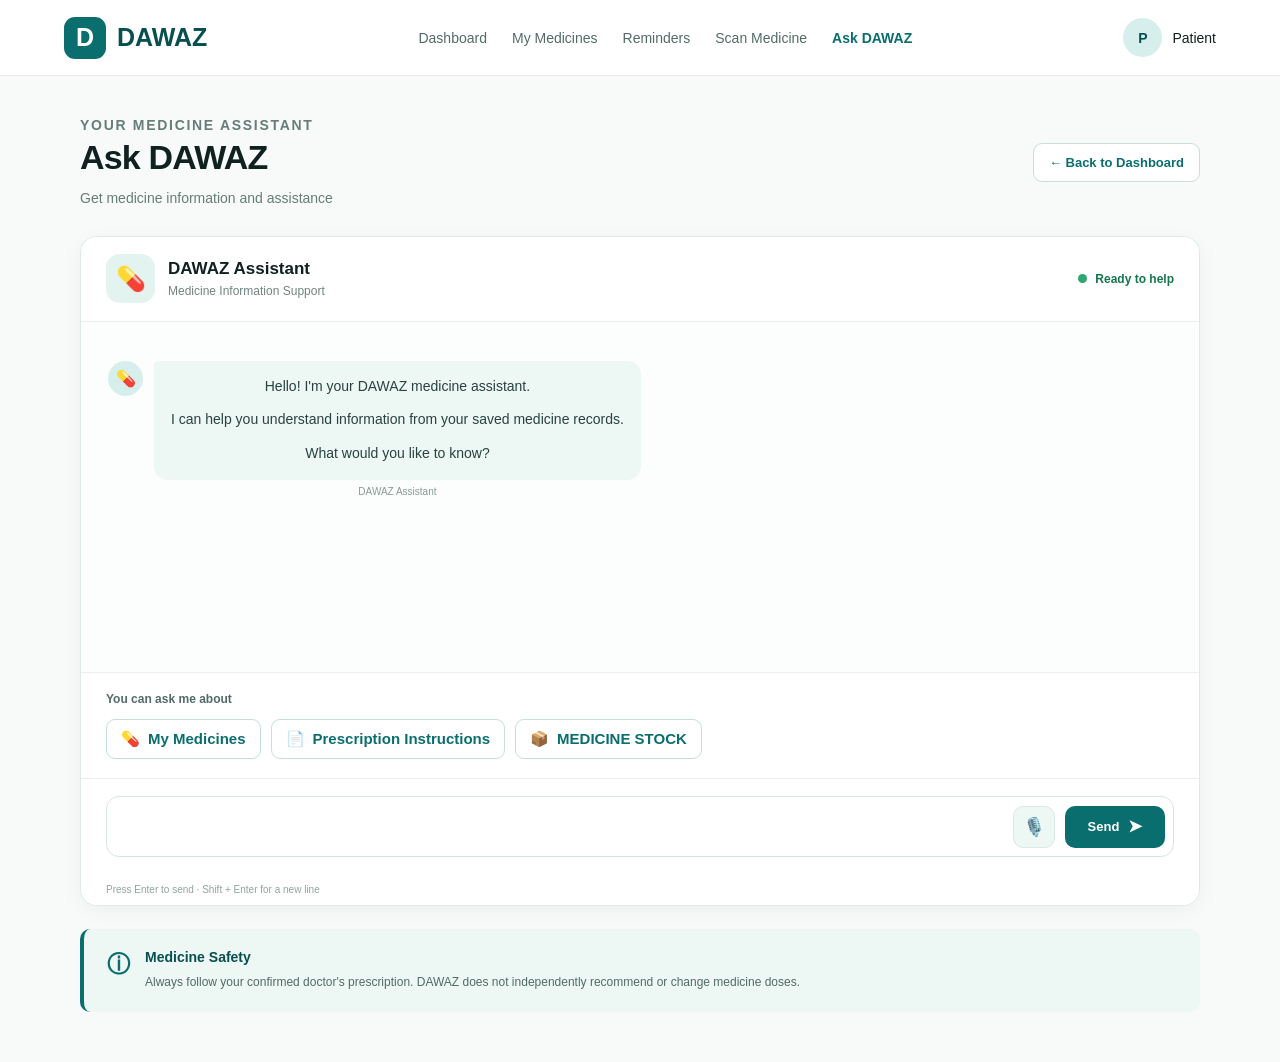
==== commit 2248741d: "changes the format  added the hindi version added the hindi version in evry page of the paitient" ====
--- a/frontend/pages/ask.html
+++ b/frontend/pages/ask.html
@@ -1,4 +1,3 @@
-
 <!DOCTYPE html>
 <html lang="en">
 
@@ -23,16 +22,16 @@
         </div>
 
         <nav class="nav-links">
-            <a href="dashboard.html">Dashboard</a>
-            <a href="medicines.html">My Medicines</a>
-            <a href="reminders.html">Reminders</a>
-            <a href="medicine-scanner.html">Scan Medicine</a>
-            <a href="ask.html" class="active">Ask DAWAZ</a>
+            <a href="dashboard.html" data-i18n="dashboard">Dashboard</a>
+            <a href="medicines.html" data-i18n="medicines">My Medicines</a>
+            <a href="reminders.html" data-i18n="reminders">Reminders</a>
+            <a href="medicine-scanner.html" data-i18n="scanner">Scan Medicine</a>
+            <a href="ask.html" class="active" data-i18n="askDawaz">Ask DAWAZ</a>
         </nav>
 
         <div class="profile">
             <span class="profile-icon">P</span>
-            <span>Patient</span>
+            <span data-i18n="patient">Patient</span>
         </div>
 
     </header>
@@ -45,18 +44,21 @@
         <section class="ask-heading">
 
             <div>
-                <p class="ask-label">YOUR MEDICINE ASSISTANT</p>
-
-                <h1>Ask DAWAZ</h1>
-
-                <p>
+                <p class="ask-label" data-i18n="medicineAssistantLabel">
+                    YOUR MEDICINE ASSISTANT
+                </p>
+
+                <h1 data-i18n="askDawaz">Ask DAWAZ</h1>
+
+                <p data-i18n="askDescription">
                     Have a question about your medicines?
                     DAWAZ can help you understand your saved medicine
                     information and prescription records.
                 </p>
             </div>
 
-            <a href="dashboard.html" class="back-dashboard">
+            <a href="dashboard.html" class="back-dashboard"
+               data-i18n="backDashboard">
                 ← Back to Dashboard
             </a>
 
@@ -76,15 +78,22 @@
                     </div>
 
                     <div class="assistant-details">
-                        <h2>DAWAZ Assistant</h2>
-                        <p>Medicine Information Support</p>
+                        <h2 data-i18n="dawazAssistant">
+                            DAWAZ Assistant
+                        </h2>
+
+                        <p data-i18n="medicineInformationSupport">
+                            Medicine Information Support
+                        </p>
                     </div>
 
                 </div>
 
                 <div class="assistant-status">
                     <span class="status-dot"></span>
-                    <span id="chatStatus">Ready to help</span>
+                    <span id="chatStatus" data-i18n="readyToHelp">
+                        Ready to help
+                    </span>
                 </div>
 
             </div>
@@ -96,7 +105,7 @@
                 id="chatMessages"
                 role="log"
                 aria-live="polite"
-                aria-label="Conversation with DAWAZ">
+                data-i18n-aria-label="conversationWithDawaz">
 
                 <!-- WELCOME MESSAGE -->
                 <div class="message assistant-message">
@@ -107,18 +116,24 @@
 
                         <div class="message-bubble">
 
-                            <p>Hello! I'm your DAWAZ medicine assistant.</p>
-
-                            <p>
+                            <p data-i18n="welcomeAsk">
+                                Hello! I'm your DAWAZ medicine assistant.
+                            </p>
+
+                            <p data-i18n="welcomeAskDescription">
                                 I can help you understand information
                                 from your saved medicine records.
                             </p>
 
-                            <p>What would you like to know?</p>
+                            <p data-i18n="whatWouldYouLikeToKnow">
+                                What would you like to know?
+                            </p>
 
                         </div>
 
-                        <span class="message-time">DAWAZ Assistant</span>
+                        <span class="message-time" data-i18n="dawazAssistant">
+                            DAWAZ Assistant
+                        </span>
 
                     </div>
 
@@ -130,7 +145,9 @@
             <!-- SUGGESTED QUESTIONS -->
             <div class="suggested-questions" id="suggestedQuestions">
 
-                <p class="suggestion-heading">You can ask me about</p>
+                <p class="suggestion-heading" data-i18n="youCanAskAbout">
+                    You can ask me about
+                </p>
 
                 <div class="suggestion-buttons">
 
@@ -138,24 +155,36 @@
                         type="button"
                         class="suggestion-btn"
                         data-question="Show me my saved medicines.">
+
                         <span>💊</span>
-                        My medicines
-                    </button>
+                        <span data-i18n="myMedicines">My medicines</span>
+
+                    </button>
+
 
                     <button
                         type="button"
                         class="suggestion-btn"
                         data-question="Where can I find my prescription instructions?">
+
                         <span>📄</span>
-                        Prescription instructions
-                    </button>
+                        <span data-i18n="prescriptionInstructions">
+                            Prescription instructions
+                        </span>
+
+                    </button>
+
 
                     <button
                         type="button"
                         class="suggestion-btn"
                         data-question="How can I check my medicine stock?">
+
                         <span>📦</span>
-                        Medicine stock
+                        <span data-i18n="medicineStock">
+                            Medicine stock
+                        </span>
+
                     </button>
 
                 </div>
@@ -168,40 +197,57 @@
 
                 <div class="chat-input-wrapper">
 
-                    <label for="chatInput" class="visually-hidden">
+                    <label
+                        for="chatInput"
+                        class="visually-hidden"
+                        data-i18n="typeMedicineQuestion">
+
                         Type your medicine-related question
+
                     </label>
+
 
                     <textarea
                         id="chatInput"
                         name="question"
+                        data-i18n-placeholder="askDawazPlaceholder"
                         placeholder="Ask DAWAZ something about your medicines..."
                         rows="1"
                         maxlength="1000"
                         required>
                     </textarea>
 
+
                     <!-- MICROPHONE -->
                     <button
                         type="button"
                         id="chatMicBtn"
                         class="chat-mic-btn"
+                        data-i18n-aria-label="speakQuestion"
+                        data-i18n-title="speakQuestion"
                         aria-label="Speak your question"
                         title="Speak your question">
+
                         🎙️
-                    </button>
+
+                    </button>
+
 
                     <!-- SEND -->
                     <button
                         type="submit"
                         id="sendMessageBtn"
                         class="send-message-btn"
+                        data-i18n-aria-label="sendMessage"
                         aria-label="Send message">
-                        <span>Send</span>
+
+                        <span data-i18n="send">Send</span>
                         <span class="send-icon">➤</span>
-                    </button>
-
-                </div>
+
+                    </button>
+
+                </div>
+
 
                 <p
                     class="voice-status"
@@ -209,7 +255,8 @@
                     aria-live="polite">
                 </p>
 
-                <p class="input-hint">
+
+                <p class="input-hint" data-i18n="chatInputHint">
                     Press Enter to send · Shift + Enter for a new line
                 </p>
 
@@ -224,15 +271,19 @@
             <div class="safety-icon">ⓘ</div>
 
             <div>
-                <h3>Medicine Safety</h3>
-
-                <p>
+
+                <h3 data-i18n="medicineSafety">
+                    Medicine Safety
+                </h3>
+
+                <p data-i18n="medicineSafetyDescription">
                     DAWAZ helps you understand medicine information.
                     It does not replace professional medical advice.
                     Always follow your confirmed prescription.
                     Contact your doctor or pharmacist if medicine
                     instructions are unclear.
                 </p>
+
             </div>
 
         </section>
@@ -240,6 +291,11 @@
     </main>
 
 
+    <!-- LANGUAGE SYSTEM -->
+    <script src="../js/language.js"></script>
+    <script src="../js/v%20service.js"></script>
+
+    <!-- ASK DAWAZ FUNCTIONALITY -->
     <script src="../js/ask.js"></script>
 
 </body>
